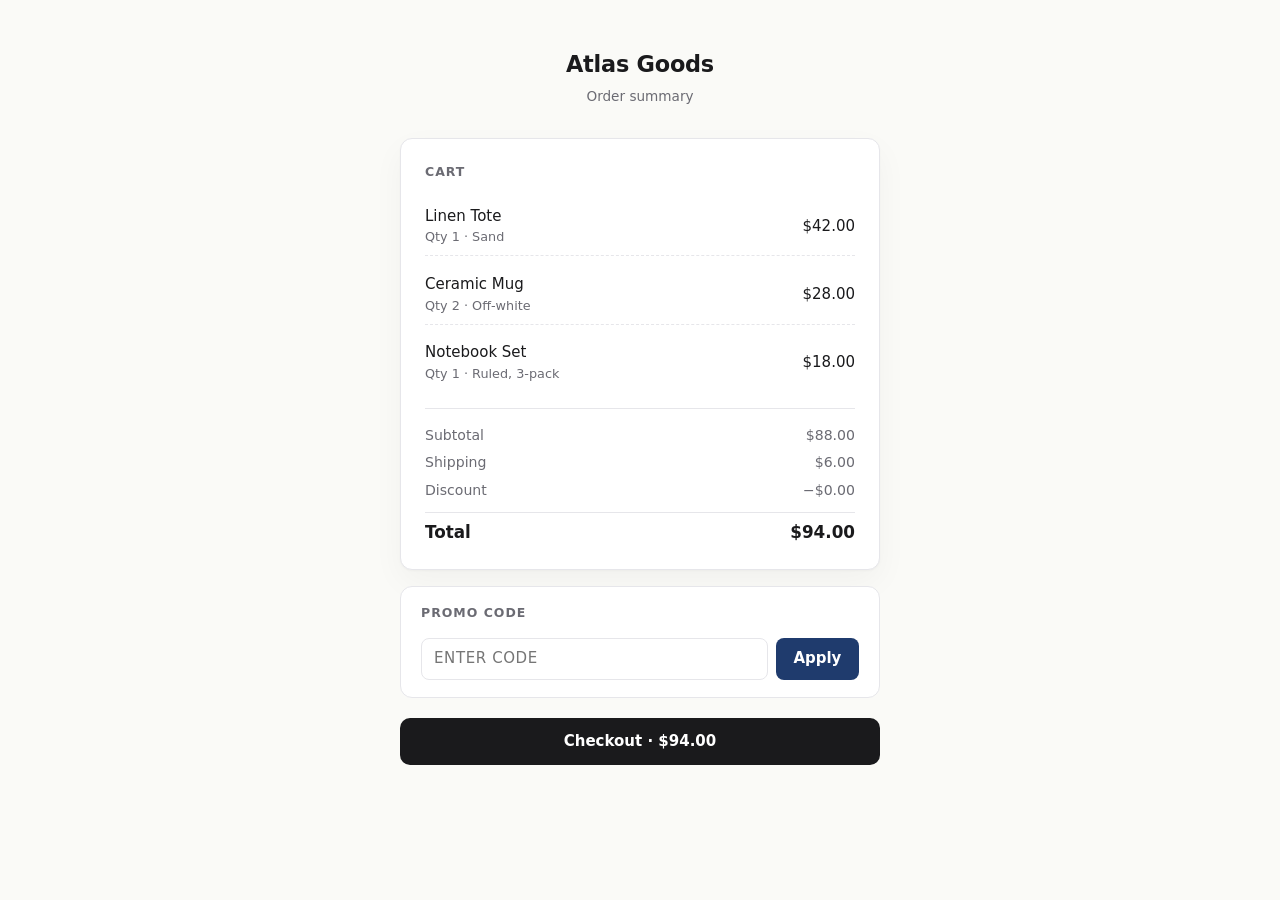
==== test-app-paper-example-modified/index.html @ bb5b617c "added more queries and constraint types" ====
<!DOCTYPE html>

<html lang="en">
<head>
<meta charset="utf-8"/>
<title>Atlas Goods — Cart</title>
<style>
  :root {
    --ink:       #1a1a1c;
    --muted:     #6b6b73;
    --hairline:  #e6e6ea;
    --bg:        #fafaf7;
    --card:      #ffffff;
    --accent:    #1f3b6d;
    --accent-soft:#eaf0fb;
    --good:      #15803d;
    --good-soft: #ecfdf3;
  }
  * { box-sizing: border-box; }
  body {
    font: 15px/1.5 -apple-system, BlinkMacSystemFont, "Segoe UI", Inter, system-ui, sans-serif;
    margin: 0; color: var(--ink); background: var(--bg);
    min-height: 100vh; display: flex; justify-content: center;
    padding: 3rem 1.5rem;
  }
  .stage {
    width: 100%; max-width: 480px;
  }
  .brand {
    text-align: center; margin-bottom: 2rem;
  }
  .brand h1 {
    margin: 0; font-size: 1.4rem; font-weight: 600;
    letter-spacing: -0.01em;
  }
  .brand p {
    margin: 0.25rem 0 0; color: var(--muted);
    font-size: 0.85rem;
  }

  .card {
    background: var(--card);
    border: 1px solid var(--hairline);
    border-radius: 12px;
    box-shadow: 0 1px 2px rgba(0,0,0,0.03), 0 12px 32px rgba(0,0,0,0.04);
    padding: 1.5rem;
  }
  h2.section {
    margin: 0 0 0.9rem;
    font-size: 0.78rem; font-weight: 700;
    color: var(--muted); letter-spacing: 0.08em;
    text-transform: uppercase;
  }

  .line-items { display: grid; gap: 0.5rem; }
  .item {
    display: grid;
    grid-template-columns: 1fr auto;
    align-items: center; gap: 0.5rem;
    padding: 0.55rem 0;
    border-bottom: 1px dashed var(--hairline);
  }
  .item:last-child { border-bottom: none; }
  .item .name { font-weight: 500; }
  .item .meta { color: var(--muted); font-size: 0.8rem; }
  .item .price {
    font-variant-numeric: tabular-nums;
    font-weight: 500;
  }

  .totals {
    margin-top: 1rem; padding-top: 1rem;
    border-top: 1px solid var(--hairline);
    display: grid; gap: 0.4rem;
  }
  .totals .row {
    display: flex; justify-content: space-between;
    color: var(--muted); font-size: 0.88rem;
    font-variant-numeric: tabular-nums;
  }
  .totals .grand {
    display: flex; justify-content: space-between;
    color: var(--ink); font-weight: 600; font-size: 1.05rem;
    font-variant-numeric: tabular-nums;
    padding-top: 0.4rem;
    border-top: 1px solid var(--hairline);
    margin-top: 0.3rem;
  }

  .promo-card {
    margin-top: 1rem;
    background: var(--card);
    border: 1px solid var(--hairline);
    border-radius: 12px;
    padding: 1.1rem 1.25rem;
  }
  .promo-row {
    display: grid;
    grid-template-columns: 1fr auto;
    gap: 0.5rem;
  }
  .promo-row input {
    padding: 0.55rem 0.75rem;
    border: 1px solid var(--hairline);
    border-radius: 8px;
    font: inherit;
    font-variant-numeric: tabular-nums;
    letter-spacing: 0.04em;
    text-transform: uppercase;
  }
  .promo-row input:focus { outline: 2px solid var(--accent-soft); border-color: var(--accent); }
  .promo-row button {
    padding: 0.55rem 1.1rem;
    border: none; border-radius: 8px;
    background: var(--accent); color: white;
    font: inherit; font-weight: 600;
    cursor: pointer;
    transition: background 0.1s;
  }
  .promo-row button:hover { background: #16315b; }

  .promo-status {
    margin-top: 0.7rem;
    min-height: 1.2rem;
    font-size: 0.85rem;
    color: var(--good);
    display: flex; align-items: center; gap: 0.4rem;
  }
  .promo-status:empty { display: none; }
  .promo-status.success::before {
    content: "✓"; font-weight: 700;
    display: inline-flex; align-items: center; justify-content: center;
    width: 18px; height: 18px;
    background: var(--good-soft); color: var(--good);
    border-radius: 50%; font-size: 0.7rem;
  }

  .checkout-row {
    margin-top: 1.25rem;
    display: flex; align-items: center; gap: 0.7rem;
  }
  .checkout-row button {
    flex: 1;
    padding: 0.75rem 1rem;
    border: none; border-radius: 10px;
    background: var(--ink); color: white;
    font: inherit; font-weight: 600;
    cursor: pointer;
  }
  .checkout-row button:hover { background: #000; }
  .checkout-row .pay-total {
    font-variant-numeric: tabular-nums;
    font-weight: 600;
  }
</style>
</head>
<body>
<div class="stage">
<div class="brand" data-cv-label="Atlas Goods Order summary" id="cv_0001">
<h1 data-cv-label="Atlas Goods" id="shop-name">Atlas Goods</h1>
<p data-cv-label="Order summary" id="cv_0002">Order summary</p>
</div>
<div class="card">
<h2 class="section" data-cv-label="Cart" id="cv_0003">Cart</h2>
<div class="line-items">
<div class="item">
<div>
<div class="name" data-cv-label="Linen Tote" id="item-1-name">Linen Tote</div>
<div class="meta" data-cv-label="Qty 1 · Sand" id="cv_0004">Qty 1 · Sand</div>
</div>
<div class="price" data-cv-label="$ 42.00" id="cv_0005">$<span data-cv-label="42.00" id="item-1-price">42.00</span></div>
</div>
<div class="item">
<div>
<div class="name" data-cv-label="Ceramic Mug" id="item-2-name">Ceramic Mug</div>
<div class="meta" data-cv-label="Qty 2 · Off-white" id="cv_0006">Qty 2 · Off-white</div>
</div>
<div class="price" data-cv-label="$ 28.00" id="cv_0007">$<span data-cv-label="28.00" id="item-2-price">28.00</span></div>
</div>
<div class="item">
<div>
<div class="name" data-cv-label="Notebook Set" id="item-3-name">Notebook Set</div>
<div class="meta" data-cv-label="Qty 1 · Ruled, 3-pack" id="cv_0008">Qty 1 · Ruled, 3-pack</div>
</div>
<div class="price" data-cv-label="$ 18.00" id="cv_0009">$<span data-cv-label="18.00" id="item-3-price">18.00</span></div>
</div>
</div>
<div class="totals">
<div class="row" data-cv-label="Subtotal $ 88.00" id="cv_0010"><span data-cv-label="Subtotal" id="cv_0011">Subtotal</span><span data-cv-label="$ 88.00" id="cv_0012">$<span data-cv-label="88.00" id="subtotal">88.00</span></span></div>
<div class="row" data-cv-label="Shipping $ 6.00" id="cv_0013"><span data-cv-label="Shipping" id="cv_0014">Shipping</span><span data-cv-label="$ 6.00" id="cv_0015">$<span data-cv-label="6.00" id="shipping">6.00</span></span></div>
<div class="row" data-cv-label="Discount −$ 0.00" id="cv_0016"><span data-cv-label="Discount" id="cv_0017">Discount</span><span data-cv-label="−$ 0.00" id="cv_0018">−$<span data-cv-label="0.00" id="discount">0.00</span></span></div>
<div class="grand" data-cv-label="Total $ 94.00" id="cv_0019"><span data-cv-label="Total" id="cv_0020">Total</span><span data-cv-label="$ 94.00" id="cv_0021">$<span data-cv-label="94.00" id="total">94.00</span></span></div>
</div>
</div>
<div class="promo-card">
<h2 class="section" data-cv-label="Promo code" id="cv_0022">Promo code</h2>
<div class="promo-row" data-cv-label="Apply" id="cv_0023">
<input autocomplete="off" id="promo-input" placeholder="ENTER CODE" type="text"/>
<button data-cv-label="Apply" id="apply-promo-btn">Apply</button>
</div>
<div class="promo-status" id="promo-status"></div>
</div>
<div class="checkout-row" data-cv-label="Checkout · $ 94.00" id="cv_0024">
<button data-cv-label="Checkout · $ 94.00" id="checkout-btn">Checkout · <span class="pay-total" data-cv-label="$ 94.00" id="cv_0025">$<span data-cv-label="94.00" id="checkout-total">94.00</span></span></button>
</div>
</div>
<script src="app.js"></script>
</body>
</html>
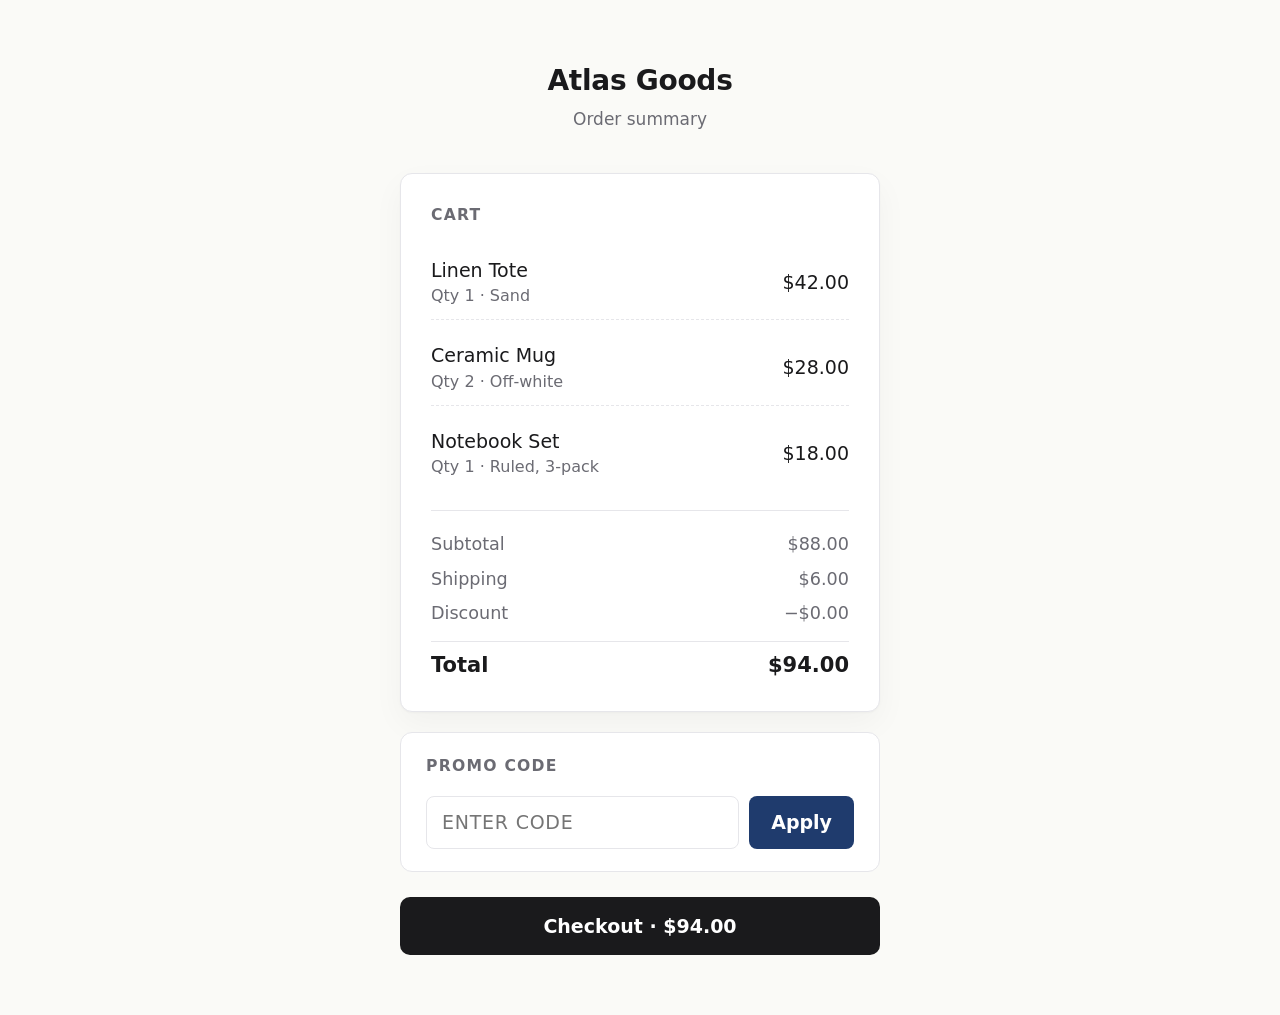
==== commit 34fa77ba: "fixed negated action constraints" ====
--- a/test-app-paper-example-modified/index.html
+++ b/test-app-paper-example-modified/index.html
@@ -17,8 +17,9 @@
     --good-soft: #ecfdf3;
   }
   * { box-sizing: border-box; }
+  html { font-size: 20px; }
   body {
-    font: 15px/1.5 -apple-system, BlinkMacSystemFont, "Segoe UI", Inter, system-ui, sans-serif;
+    font: 19px/1.5 -apple-system, BlinkMacSystemFont, "Segoe UI", Inter, system-ui, sans-serif;
     margin: 0; color: var(--ink); background: var(--bg);
     min-height: 100vh; display: flex; justify-content: center;
     padding: 3rem 1.5rem;
